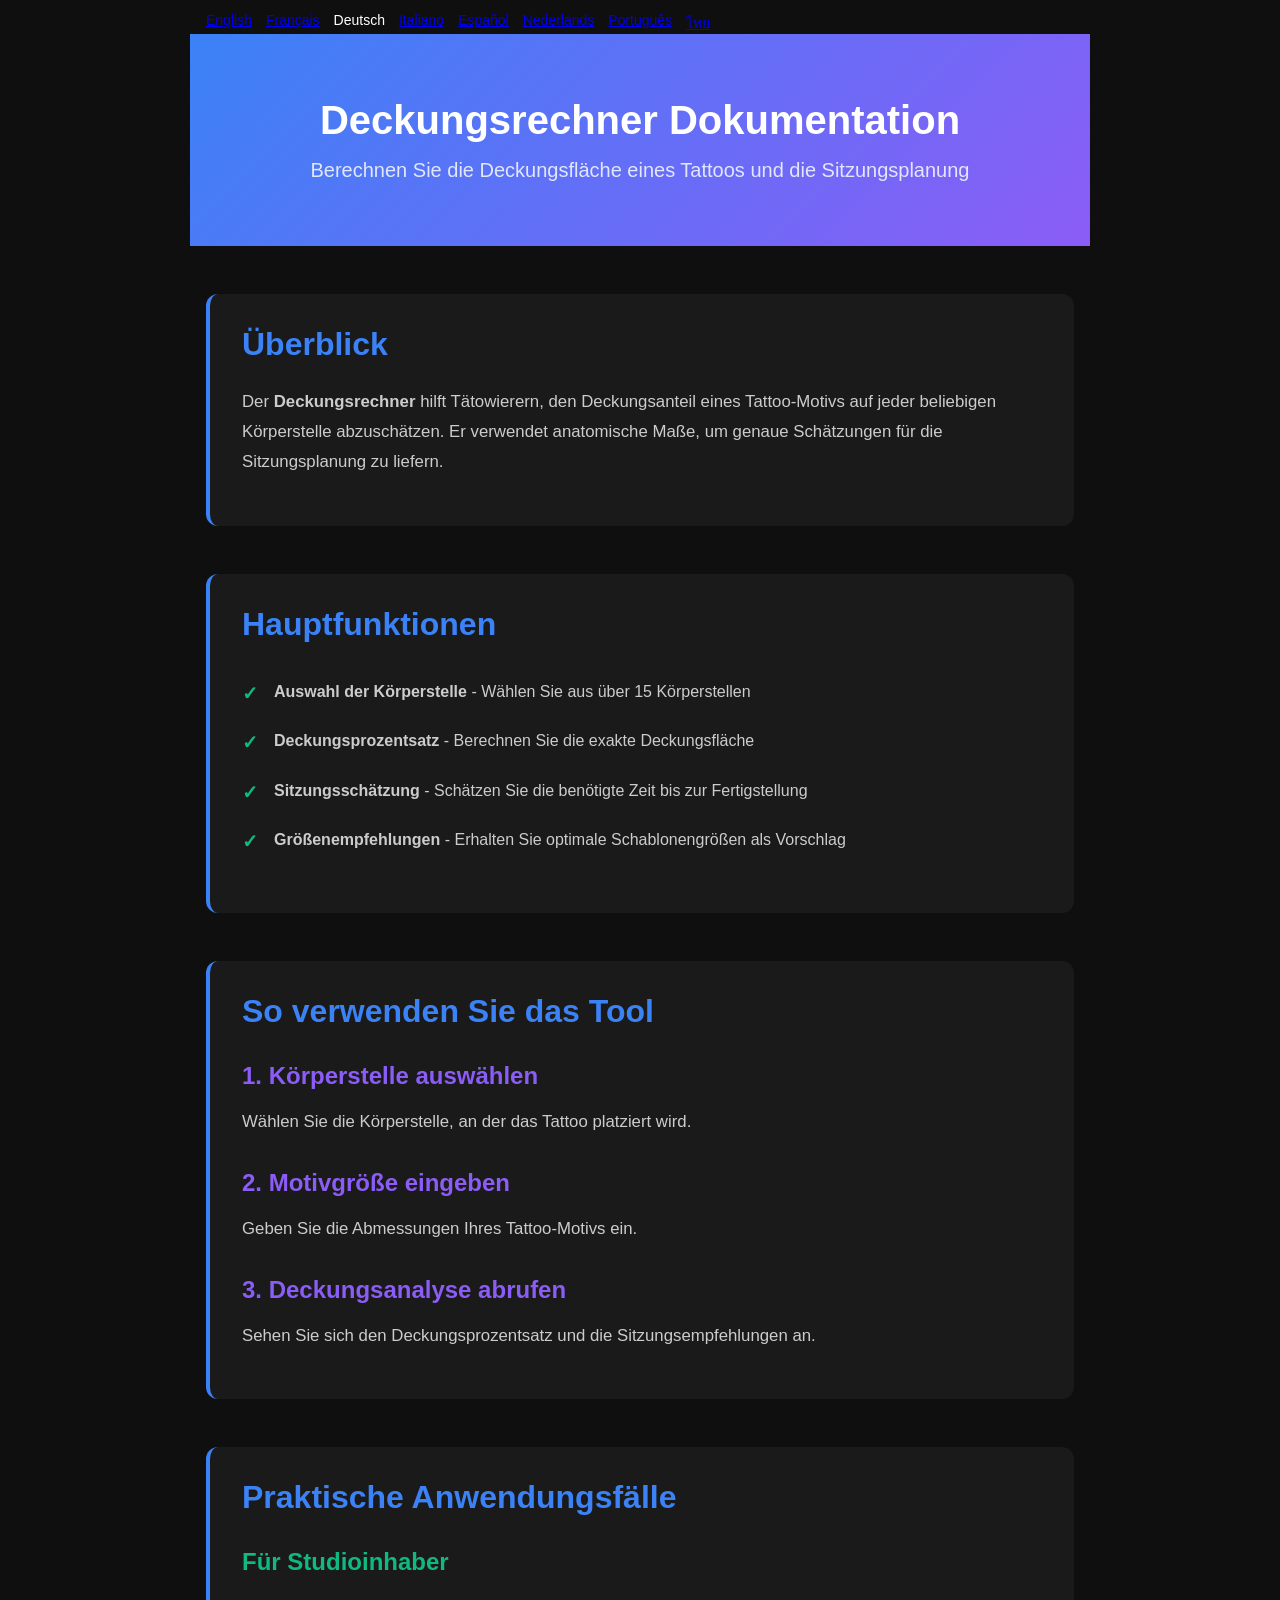
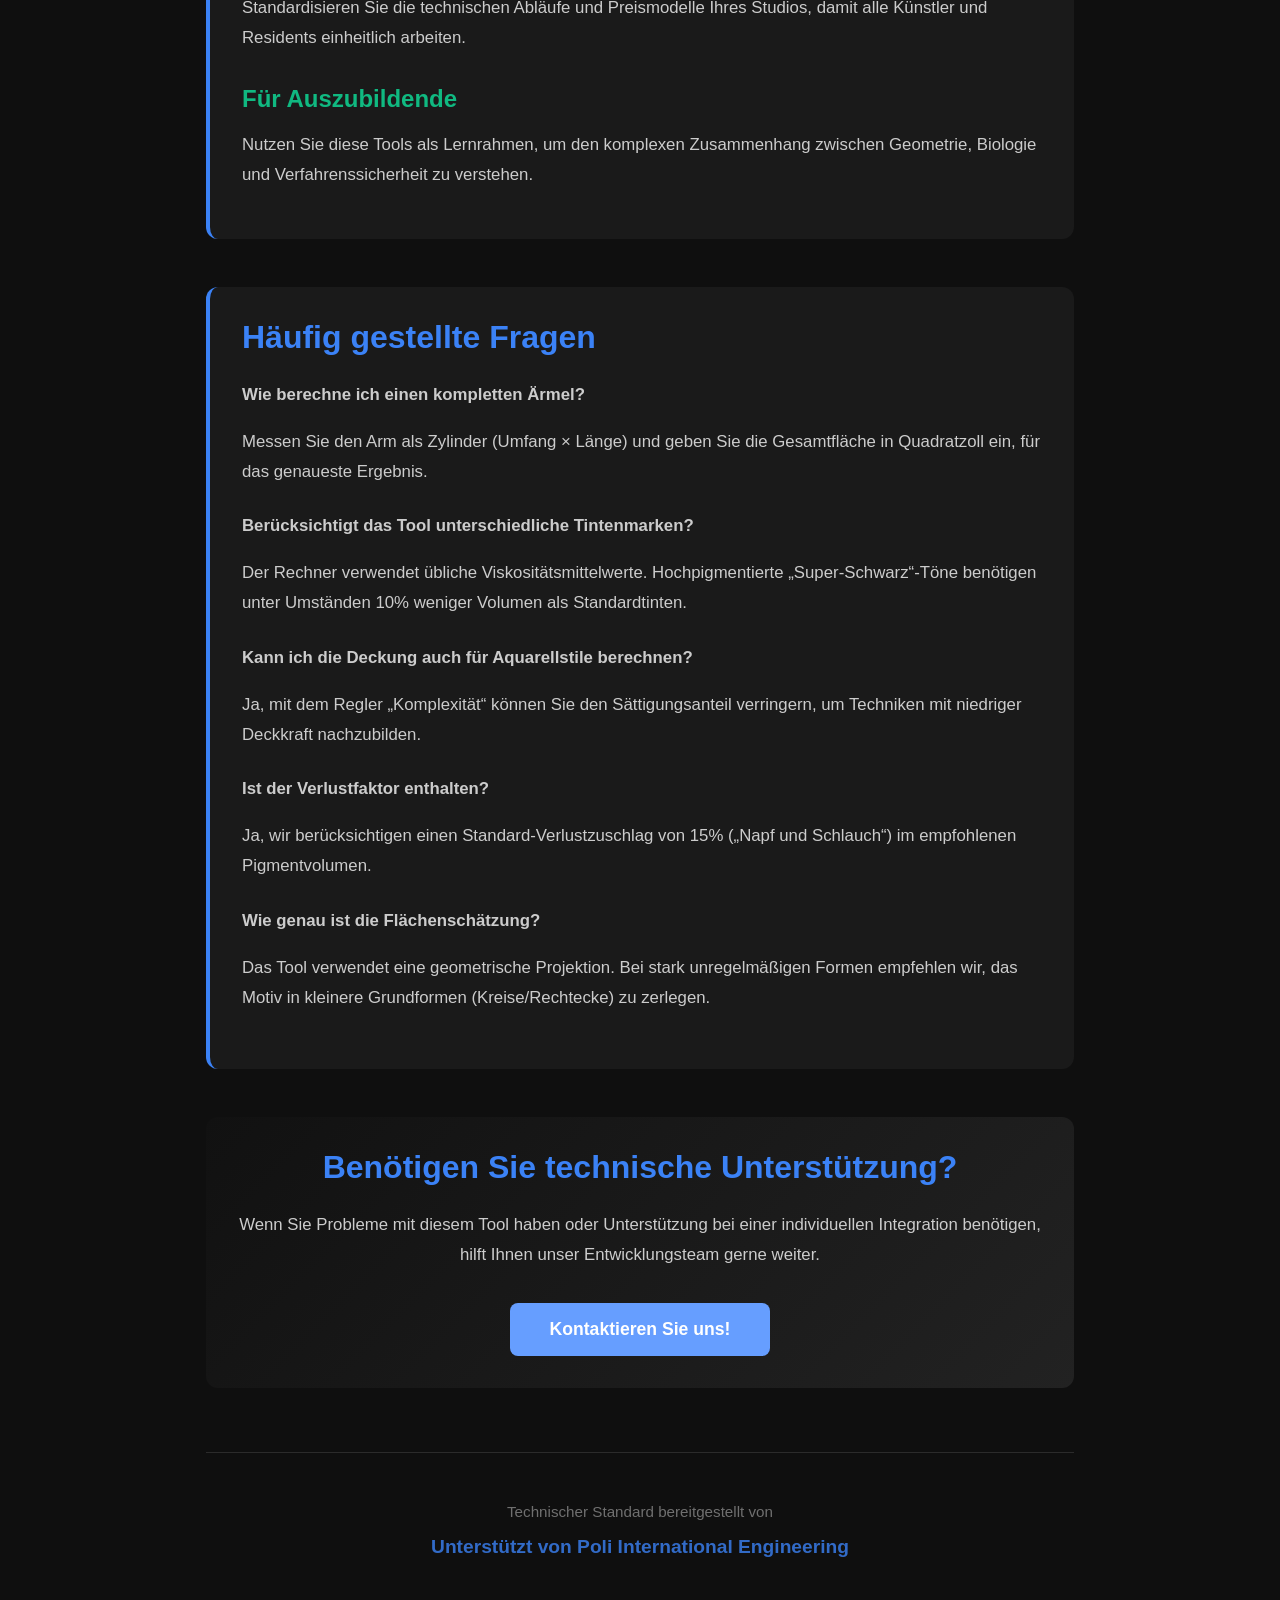
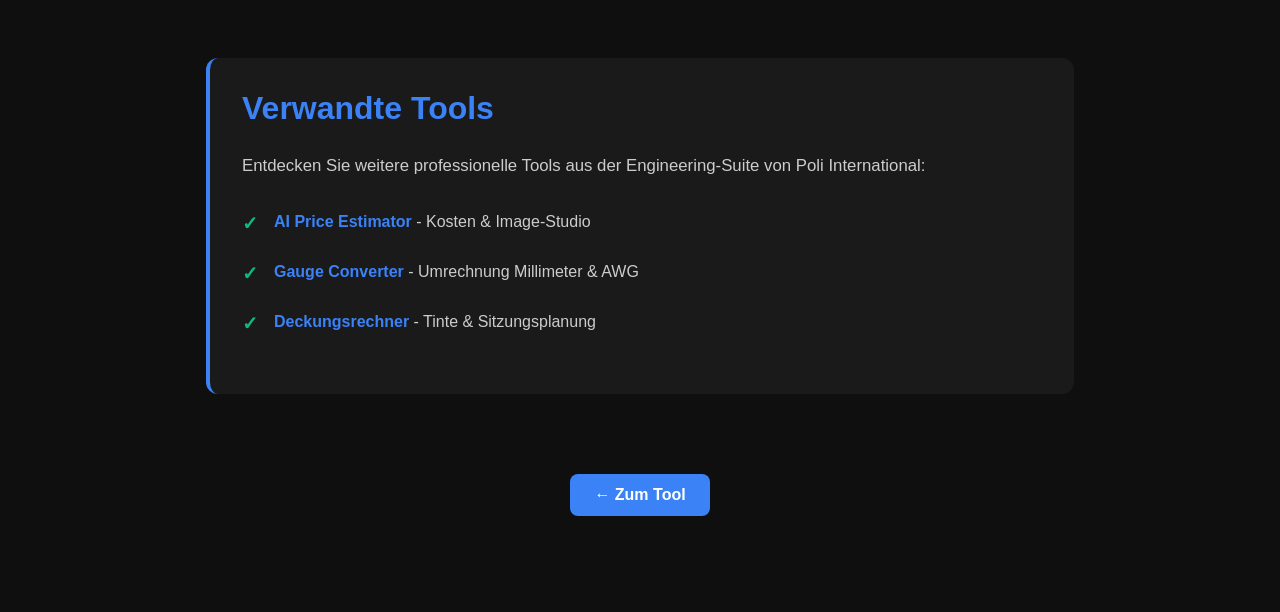
==== documentation-de.html @ 12d3f448 "sync documentation-de.html from the live site The website copy of this tool moved on and the repo di" ====
<!DOCTYPE html>
<html lang="de">
<head><meta name="robots" content="noindex,nofollow">
    <meta charset="UTF-8">
    <meta name="viewport" content="width=device-width, initial-scale=1.0">
    <title>Deckungsrechner Dokumentation | Poli International</title>
    <meta name="description" content="Vollständige Anleitung zur Nutzung des Deckungsrechners">
    <link rel="canonical" href="https://poliinternational.com/coverage-calculator-documentation/">
    <style>
        body {
            background: #0f0f0f !important;
            color: #fff !important;
            font-family: -apple-system, BlinkMacSystemFont, "Segoe UI", Roboto, sans-serif;
            margin: 0;
            padding: 0;
        }
        /* Hide h1 when in iframe to avoid duplicate headings */
        body.in-iframe .doc-hero h1 { display: none !important; }
        body.in-iframe .doc-hero { padding: 2rem 2rem !important; margin-bottom: 1rem !important; }
        * { box-sizing: border-box; }
        .entry-content { max-width: 900px !important; margin: 0 auto !important; padding: 2rem 1rem !important; }
        .doc-hero { background: linear-gradient(135deg, #3B82F6, #8B5CF6) !important; padding: 4rem 2rem !important; text-align: center !important; margin: -2rem -1rem 3rem !important; border-radius: 0 !important; }
        .doc-hero h1 { font-size: 2.5rem !important; color: #fff !important; margin: 0 0 1rem 0 !important; font-weight: 700 !important; }
        .doc-hero p { font-size: 1.25rem !important; color: #E0E7FF !important; margin: 0 !important; }
        .doc-section { margin: 3rem 0 !important; padding: 2rem !important; background: #1a1a1a !important; border-radius: 0.75rem !important; border-left: 4px solid #3B82F6 !important; }
        .doc-section h2 { color: #3B82F6 !important; font-size: 2rem !important; margin: 0 0 1.5rem 0 !important; font-weight: 600 !important; }
        .doc-section h3 { color: #8B5CF6 !important; font-size: 1.5rem !important; margin: 2rem 0 1rem 0 !important; font-weight: 600 !important; }
        .doc-section p { color: #ccc !important; line-height: 1.8 !important; margin-bottom: 1rem !important; font-size: 1.05rem !important; }
        .doc-section ul { margin: 1rem 0 !important; padding-left: 0 !important; list-style: none !important; }
        .doc-section ul li { padding: 0.75rem 0 0.75rem 2rem !important; position: relative !important; color: #ccc !important; line-height: 1.6 !important; }
        .doc-section ul li:before { content: "✓" !important; position: absolute !important; left: 0 !important; color: #10B981 !important; font-weight: bold !important; font-size: 1.2rem !important; }
        .doc-section a { color: #3B82F6 !important; text-decoration: none !important; font-weight: 600 !important; transition: color 0.2s !important; }
        .doc-section a:hover { color: #8B5CF6 !important; text-decoration: underline !important; }
        .highlight-box { background: linear-gradient(135deg, #1E3A8A, #4C1D95) !important; padding: 1.5rem !important; border-radius: 0.5rem !important; margin: 2rem 0 !important; border-left: 4px solid #10B981 !important; }
        .highlight-box p { color: #E0E7FF !important; margin-bottom: 0 !important; }
        .back-link { display: inline-block !important; padding: 0.75rem 1.5rem !important; background: #3B82F6 !important; color: #fff !important; text-decoration: none !important; border-radius: 0.5rem !important; font-weight: 600 !important; margin-top: 2rem !important; }
        .back-link:hover { background: #8B5CF6 !important; }
    </style>
</head>
<body>
<nav class="doc-langs" aria-label="Sprache der Dokumentation" style="display:flex;flex-wrap:wrap;gap:6px 14px;max-width:900px;margin:12px auto 0;padding:0 16px;font-size:14px;"><a lang="en" href="documentation.html">English</a><a lang="fr" href="documentation-fr.html">Français</a><span lang="de">Deutsch</span><a lang="it" href="documentation-it.html">Italiano</a><a lang="es" href="documentation-es.html">Español</a><a lang="nl" href="documentation-nl.html">Nederlands</a><a lang="pt" href="documentation-pt.html">Português</a><a lang="th" href="documentation-th.html">ไทย</a></nav>
<script>
    // Detect if loaded in iframe and add class to hide h1
    if (window.self !== window.top) {
        document.body.classList.add('in-iframe');
    }
</script>
    <div class="entry-content">
        <div class="doc-hero">
            <h1>Deckungsrechner Dokumentation</h1>
            <p>Berechnen Sie die Deckungsfläche eines Tattoos und die Sitzungsplanung</p>
        </div>
        <div class="doc-section">
            <h2>Überblick</h2>
            <p>Der <strong>Deckungsrechner</strong> hilft Tätowierern, den Deckungsanteil eines Tattoo-Motivs auf jeder beliebigen Körperstelle abzuschätzen. Er verwendet anatomische Maße, um genaue Schätzungen für die Sitzungsplanung zu liefern.</p>
        </div>
        <div class="doc-section">
            <h2>Hauptfunktionen</h2>
            <ul>
                <li><strong>Auswahl der Körperstelle</strong> - Wählen Sie aus über 15 Körperstellen</li>
                <li><strong>Deckungsprozentsatz</strong> - Berechnen Sie die exakte Deckungsfläche</li>
                <li><strong>Sitzungsschätzung</strong> - Schätzen Sie die benötigte Zeit bis zur Fertigstellung</li>
                <li><strong>Größenempfehlungen</strong> - Erhalten Sie optimale Schablonengrößen als Vorschlag</li>
            </ul>
        </div>
        <div class="doc-section">
            <h2>So verwenden Sie das Tool</h2>
            <h3>1. Körperstelle auswählen</h3>
            <p>Wählen Sie die Körperstelle, an der das Tattoo platziert wird.</p>
            <h3>2. Motivgröße eingeben</h3>
            <p>Geben Sie die Abmessungen Ihres Tattoo-Motivs ein.</p>
            <h3>3. Deckungsanalyse abrufen</h3>
            <p>Sehen Sie sich den Deckungsprozentsatz und die Sitzungsempfehlungen an.</p>
        </div>
                <div class="doc-section">
            <h2>Praktische Anwendungsfälle</h2>
            <div class="use-case">
                <h3 style="color: #10B981 !important;">Für Studioinhaber</h3>
                <p>Standardisieren Sie die technischen Abläufe und Preismodelle Ihres Studios, damit alle Künstler und Residents einheitlich arbeiten.</p>
            </div>
            <div class="use-case">
                <h3 style="color: #10B981 !important;">Für Auszubildende</h3>
                <p>Nutzen Sie diese Tools als Lernrahmen, um den komplexen Zusammenhang zwischen Geometrie, Biologie und Verfahrenssicherheit zu verstehen.</p>
            </div>
        </div><div class="doc-section">
            <h2>Häufig gestellte Fragen</h2>
            <div class="faq-item" style="margin-bottom: 1.5rem;">
                <p><strong>Wie berechne ich einen kompletten Ärmel?</strong></p>
                <p>Messen Sie den Arm als Zylinder (Umfang × Länge) und geben Sie die Gesamtfläche in Quadratzoll ein, für das genaueste Ergebnis.</p>
            </div>
            <div class="faq-item" style="margin-bottom: 1.5rem;">
                <p><strong>Berücksichtigt das Tool unterschiedliche Tintenmarken?</strong></p>
                <p>Der Rechner verwendet übliche Viskositätsmittelwerte. Hochpigmentierte „Super-Schwarz“-Töne benötigen unter Umständen 10% weniger Volumen als Standardtinten.</p>
            </div>
            <div class="faq-item" style="margin-bottom: 1.5rem;">
                <p><strong>Kann ich die Deckung auch für Aquarellstile berechnen?</strong></p>
                <p>Ja, mit dem Regler „Komplexität“ können Sie den Sättigungsanteil verringern, um Techniken mit niedriger Deckkraft nachzubilden.</p>
            </div>
            <div class="faq-item" style="margin-bottom: 1.5rem;">
                <p><strong>Ist der Verlustfaktor enthalten?</strong></p>
                <p>Ja, wir berücksichtigen einen Standard-Verlustzuschlag von 15% („Napf und Schlauch“) im empfohlenen Pigmentvolumen.</p>
            </div>
            <div class="faq-item" style="margin-bottom: 1.5rem;">
                <p><strong>Wie genau ist die Flächenschätzung?</strong></p>
                <p>Das Tool verwendet eine geometrische Projektion. Bei stark unregelmäßigen Formen empfehlen wir, das Motiv in kleinere Grundformen (Kreise/Rechtecke) zu zerlegen.</p>
            </div>
        </div>        <div class="doc-section" style="text-align: center; border-left: none !important; background: linear-gradient(135deg, #111, #222) !important;">
            <h2>Benötigen Sie technische Unterstützung?</h2>
            <p>Wenn Sie Probleme mit diesem Tool haben oder Unterstützung bei einer individuellen Integration benötigen, hilft Ihnen unser Entwicklungsteam gerne weiter.</p>
            <div style="display: flex; justify-content: center; gap: 1.5rem; margin-top: 2rem; flex-wrap: wrap; align-items: center;">
                <a href="https://poliinternational.com/contact-us/" class="btn-primary" style="padding: 1rem 2.5rem; text-decoration: none; border-radius: 0.5rem; background: #669eff; color: #FFFFFF !important; font-weight: 800; font-size: 1.1rem; border: none;">Kontaktieren Sie uns!</a>
                
            </div>
        </div>        <div style="text-align: center; margin-top: 4rem; padding: 2rem; border-top: 1px solid #333; opacity: 0.8;">
            <p style="font-size: 0.95rem; color: #888; line-height: 1.6;">
                Technischer Standard bereitgestellt von <br/>
                <a href="https://poliinternational.com/coverage-calculator/" style="color: #3B82F6; text-decoration: none; font-weight: 800; font-size: 1.2rem; display: block; margin-top: 0.5rem;">Unterstützt von Poli International Engineering</a>
            </p>
        </div>        <div class="doc-section">
            <h2>Verwandte Tools</h2>
            <p>Entdecken Sie weitere professionelle Tools aus der Engineering-Suite von Poli International:</p>
            <ul>
                <li><a href="/tattoo-price-estimator/">AI Price Estimator</a> - Kosten & Image-Studio</li>
                <li><a href="/gauge-converter/">Gauge Converter</a> - Umrechnung Millimeter & AWG</li>
                <li><a href="/coverage-calculator/">Deckungsrechner</a> - Tinte & Sitzungsplanung</li>
            </ul>
        </div><div style="text-align: center; margin-bottom: 4rem;"><a href="https://poliinternational.com/coverage-calculator/" class="back-link" style="display: inline-block !important;">← Zum Tool</a></div>
    </div>
</body>
</html>
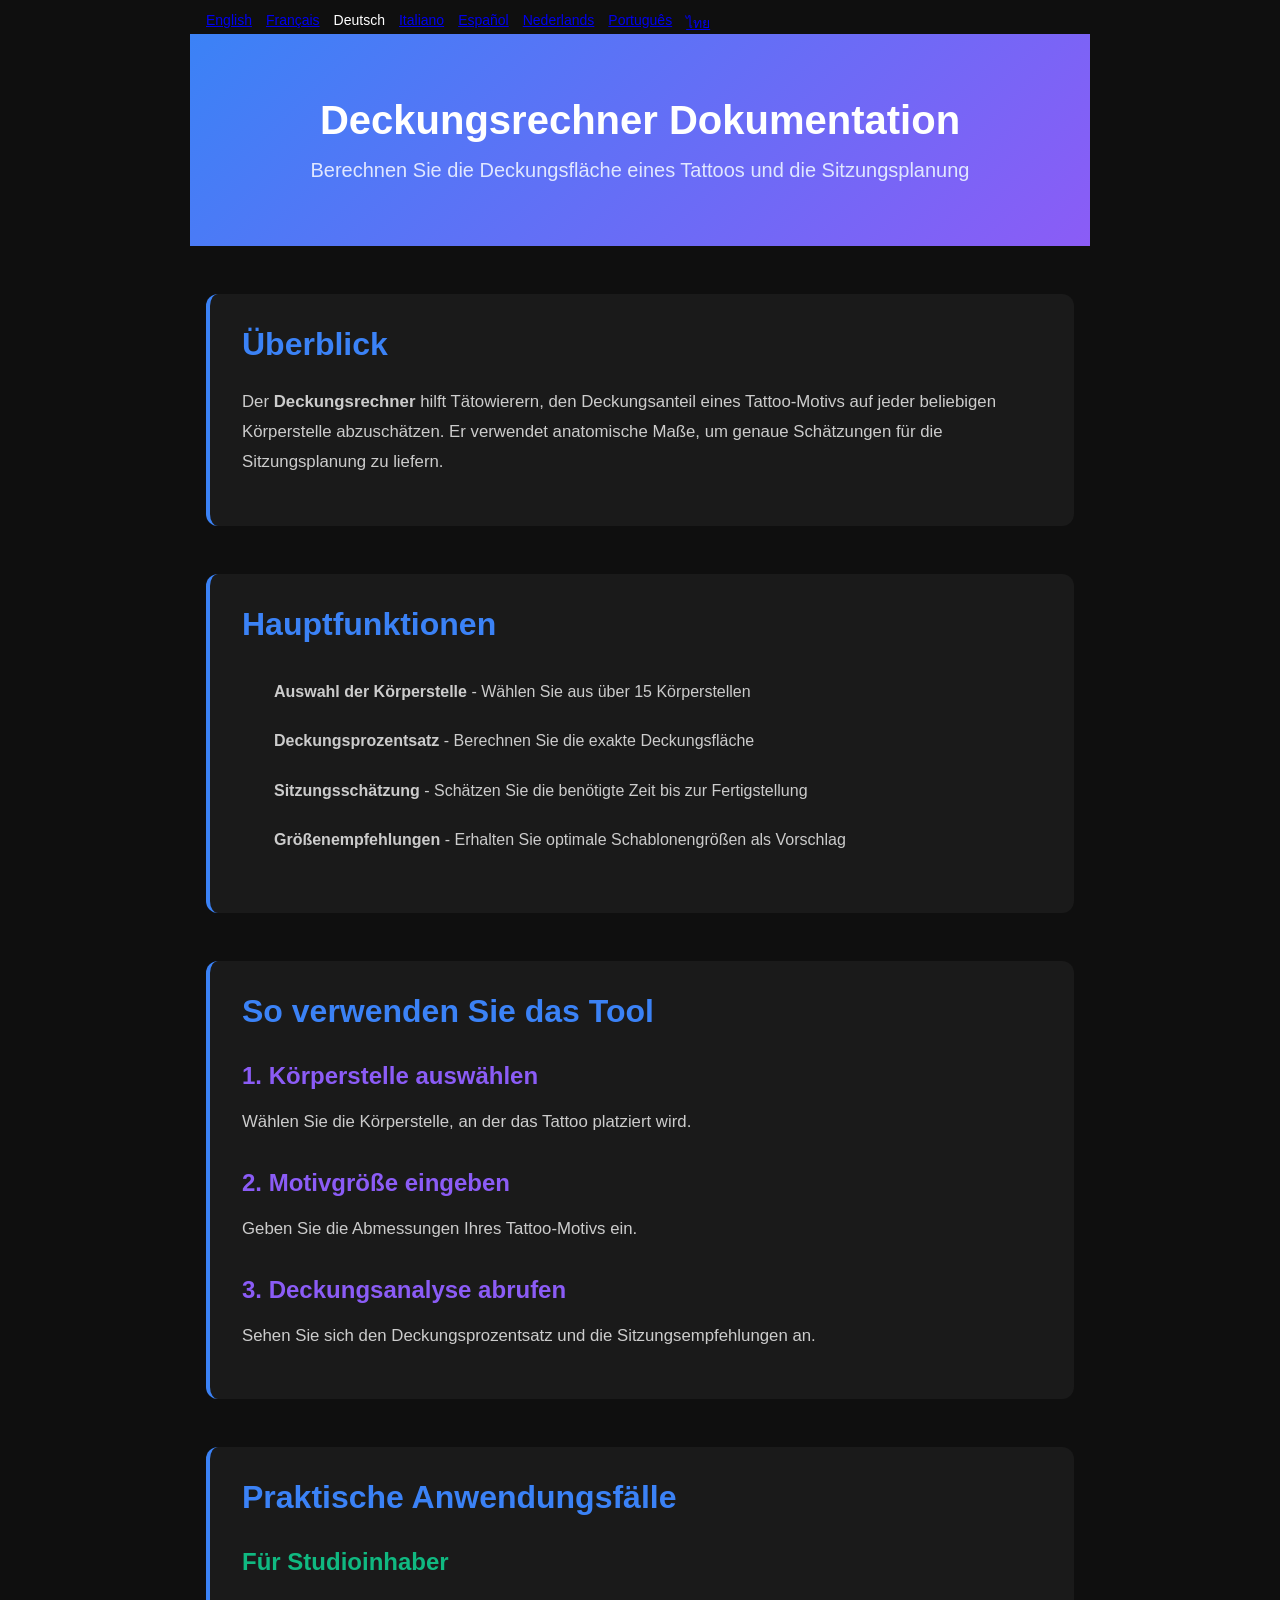
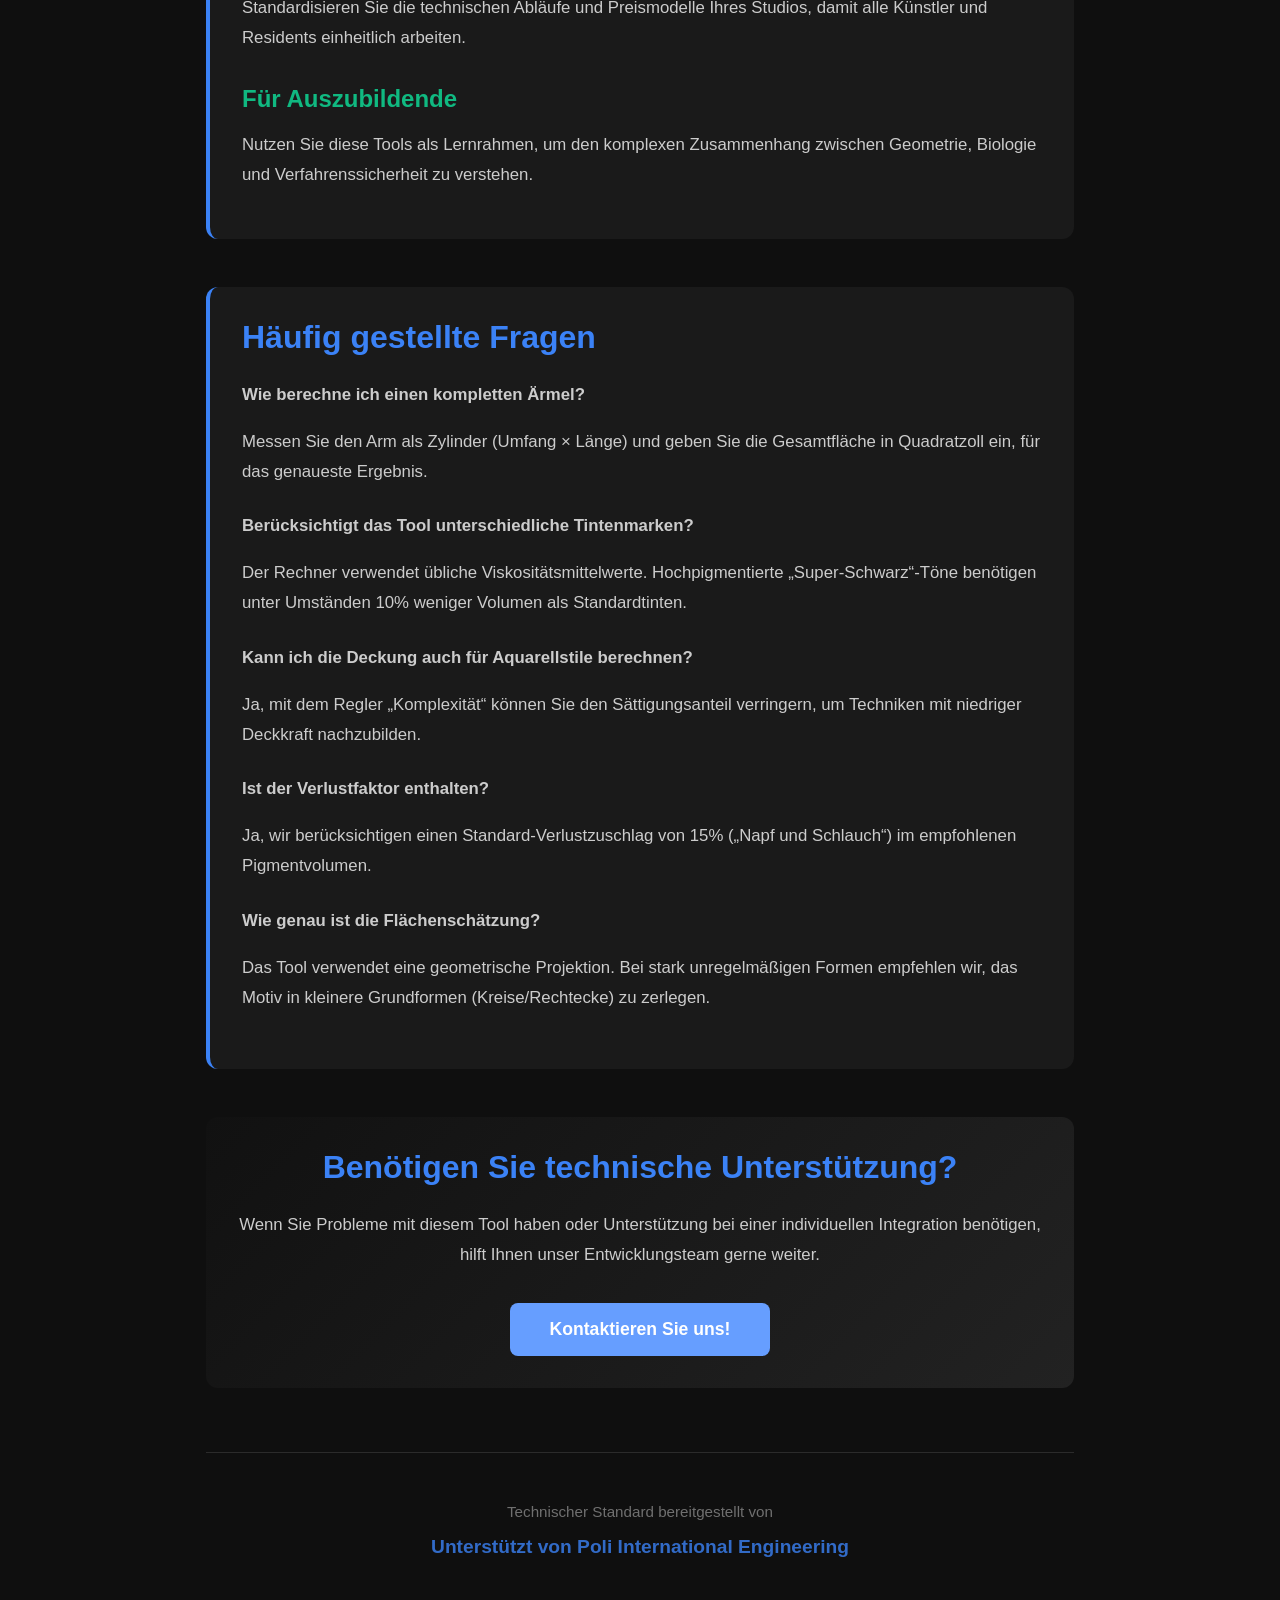
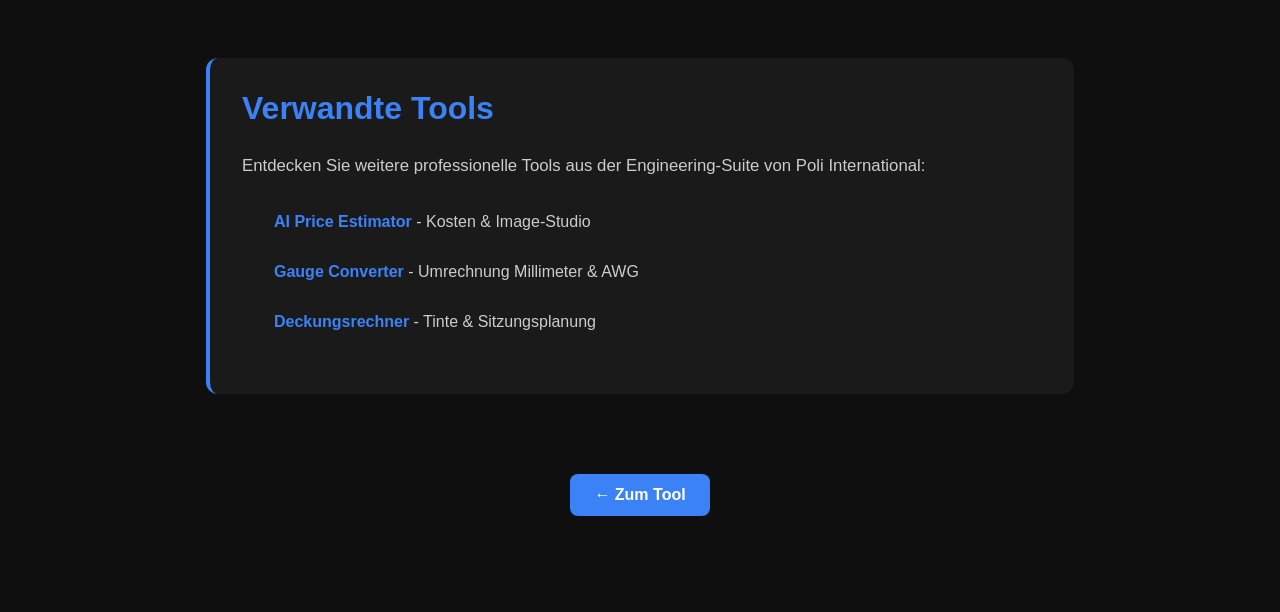
==== commit b84c00f0: "sync documentation-de.html from the live site The website copy of this tool moved on and the repo di" ====
--- a/documentation-de.html
+++ b/documentation-de.html
@@ -28,7 +28,7 @@
         .doc-section p { color: #ccc !important; line-height: 1.8 !important; margin-bottom: 1rem !important; font-size: 1.05rem !important; }
         .doc-section ul { margin: 1rem 0 !important; padding-left: 0 !important; list-style: none !important; }
         .doc-section ul li { padding: 0.75rem 0 0.75rem 2rem !important; position: relative !important; color: #ccc !important; line-height: 1.6 !important; }
-        .doc-section ul li:before { content: "✓" !important; position: absolute !important; left: 0 !important; color: #10B981 !important; font-weight: bold !important; font-size: 1.2rem !important; }
+        .doc-section ul li:before { content: "" !important; position: absolute !important; left: 0 !important; color: #10B981 !important; font-weight: bold !important; font-size: 1.2rem !important; }
         .doc-section a { color: #3B82F6 !important; text-decoration: none !important; font-weight: 600 !important; transition: color 0.2s !important; }
         .doc-section a:hover { color: #8B5CF6 !important; text-decoration: underline !important; }
         .highlight-box { background: linear-gradient(135deg, #1E3A8A, #4C1D95) !important; padding: 1.5rem !important; border-radius: 0.5rem !important; margin: 2rem 0 !important; border-left: 4px solid #10B981 !important; }
